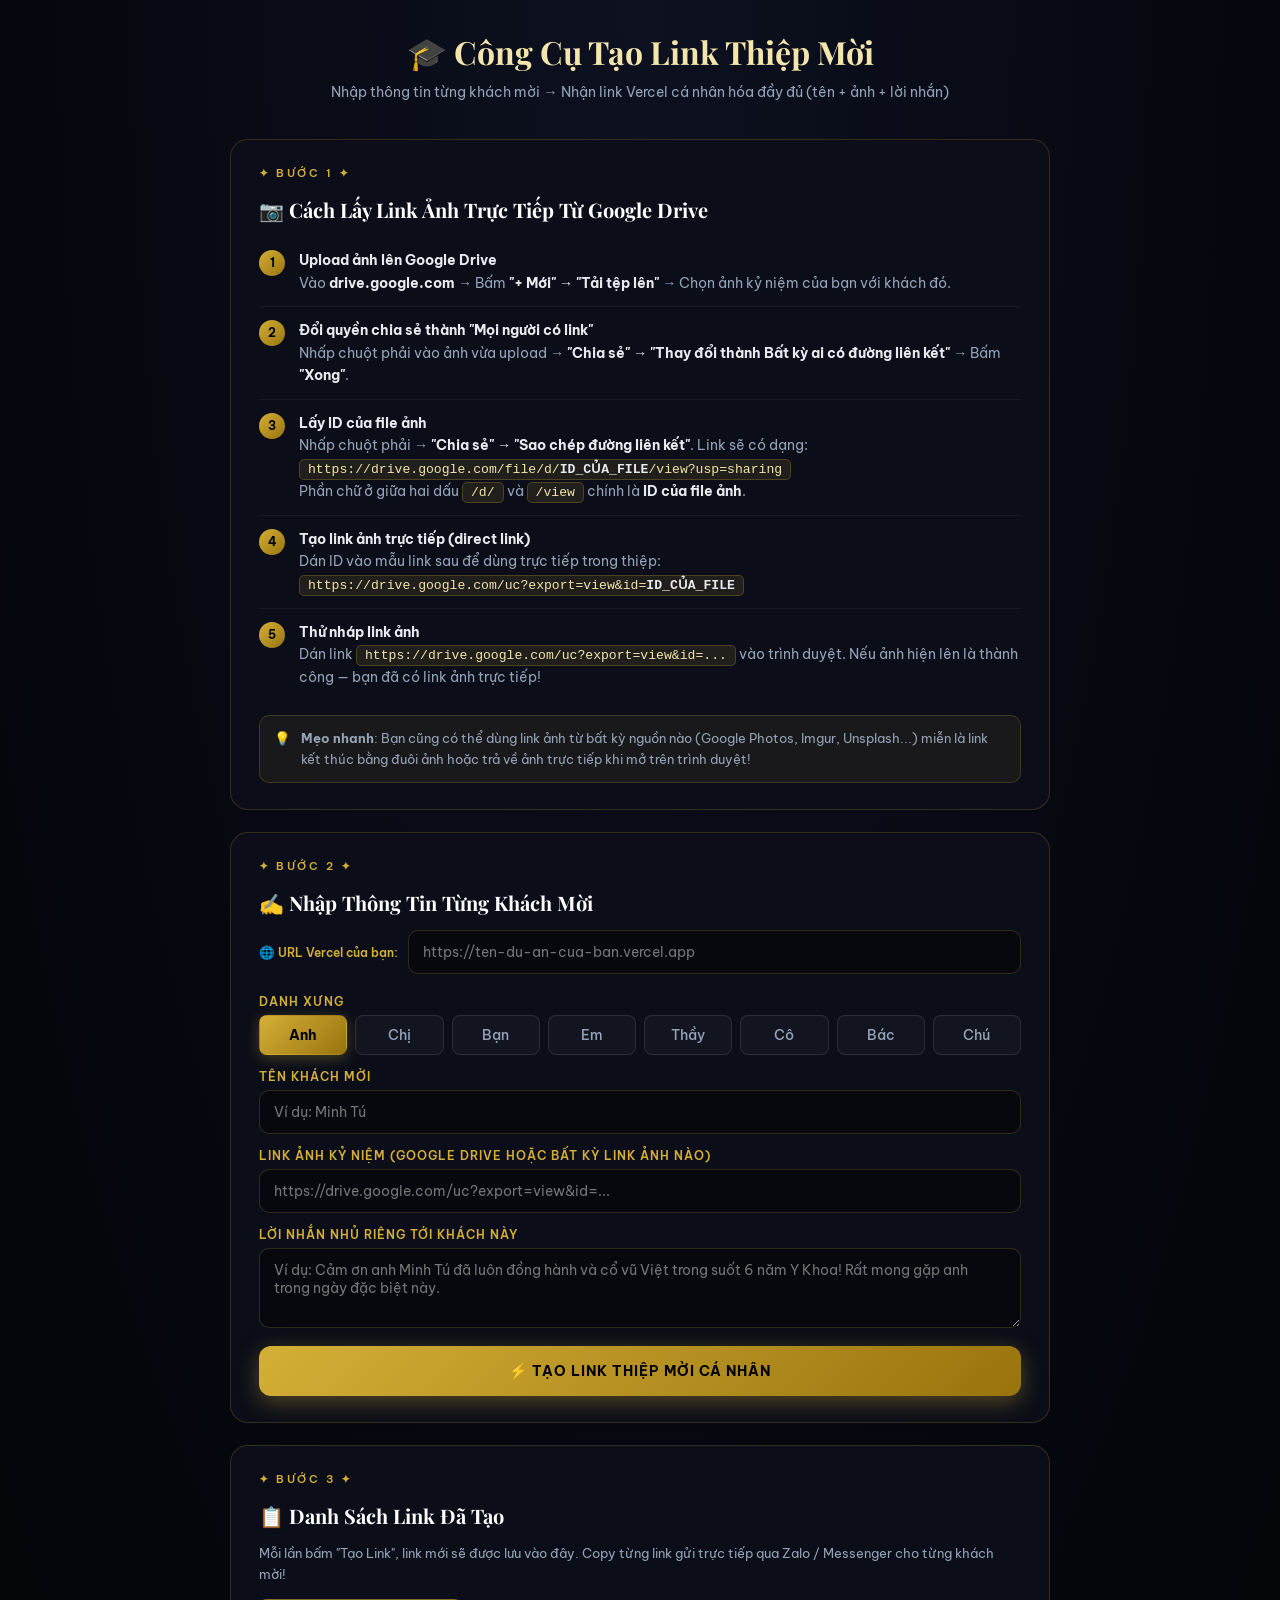
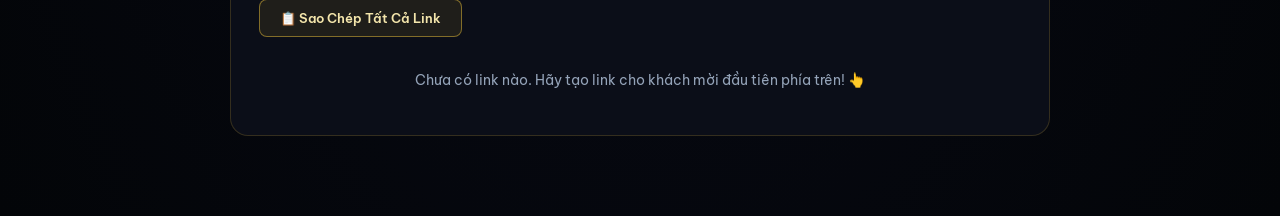
==== generator.html @ 5273d6f7 "Create generator.html" ====
<!DOCTYPE html>
<html lang="vi">
<head>
  <meta charset="UTF-8">
  <meta name="viewport" content="width=device-width, initial-scale=1.0">
  <title>🎓 Tạo Link Thiệp Mời Cá Nhân Hóa – Bác Sĩ Cao Việt</title>
  <link rel="preconnect" href="https://fonts.googleapis.com">
  <link href="https://fonts.googleapis.com/css2?family=Be+Vietnam+Pro:wght@300;400;500;600;700&family=Playfair+Display:ital,wght@0,600;0,700;1,400&display=swap&subset=vietnamese" rel="stylesheet">
  <style>
    :root {
      --bg: #07090e;
      --card: rgba(12,15,26,0.95);
      --gold: #d4af37;
      --gold-light: #f3e5ab;
      --gold-glow: rgba(212,175,55,0.3);
      --border: rgba(212,175,55,0.2);
      --border-active: rgba(212,175,55,0.55);
      --text: #e8eaf0;
      --muted: #94a3b8;
      --green: #4ade80;
      --green-bg: rgba(74,222,128,0.08);
    }
    * { box-sizing: border-box; margin: 0; padding: 0; }
    body {
      background: radial-gradient(ellipse at 50% 0%, #0d1120 0%, #060810 60%, #030508 100%);
      min-height: 100vh; font-family: 'Be Vietnam Pro', sans-serif;
      color: var(--text); padding: 30px 20px 60px;
    }
    .header { text-align: center; margin-bottom: 35px; }
    .header h1 {
      font-family: 'Playfair Display', serif; font-size: 2rem; color: var(--gold-light);
      margin-bottom: 8px;
    }
    .header p { color: var(--muted); font-size: 0.9rem; line-height: 1.6; }

    /* ─── MAIN LAYOUT ─── */
    .container { max-width: 820px; margin: 0 auto; }

    /* ─── STEP BOXES ─── */
    .step-box {
      background: var(--card); border: 1px solid var(--border);
      border-radius: 18px; padding: 26px 28px; margin-bottom: 22px;
      backdrop-filter: blur(18px);
    }
    .step-title {
      font-size: 0.7rem; text-transform: uppercase; letter-spacing: 2.5px;
      color: var(--gold); margin-bottom: 16px; font-weight: 600;
    }
    .step-box h2 {
      font-family: 'Playfair Display', serif; font-size: 1.25rem;
      color: #fff; margin-bottom: 14px;
    }

    /* ─── DRIVE GUIDE ─── */
    .drive-steps { list-style: none; counter-reset: steps; }
    .drive-steps li {
      counter-increment: steps; display: flex; gap: 14px;
      padding: 12px 0; border-bottom: 1px solid rgba(255,255,255,0.05);
      align-items: flex-start; font-size: 0.88rem; color: var(--muted);
      line-height: 1.6;
    }
    .drive-steps li:last-child { border-bottom: none; }
    .drive-steps li::before {
      content: counter(steps);
      width: 26px; height: 26px; border-radius: 50%;
      background: linear-gradient(135deg, var(--gold), #99740e);
      color: #000; font-weight: 700; font-size: 0.78rem;
      display: flex; align-items: center; justify-content: center;
      flex-shrink: 0; margin-top: 1px;
    }
    .drive-steps li strong { color: var(--text); }
    code {
      background: rgba(212,175,55,0.1); border: 1px solid rgba(212,175,55,0.25);
      padding: 2px 8px; border-radius: 5px; color: var(--gold-light);
      font-size: 0.82rem; font-family: monospace;
    }
    .drive-note {
      display: flex; gap: 10px; background: rgba(212,175,55,0.07);
      border: 1px solid rgba(212,175,55,0.2); border-radius: 10px;
      padding: 12px 14px; margin-top: 14px; font-size: 0.83rem; color: var(--muted);
      line-height: 1.6;
    }

    /* ─── GUEST FORM ─── */
    .base-url-row {
      display: flex; gap: 10px; align-items: center; margin-bottom: 20px;
    }
    .base-url-row label { font-size: 0.78rem; color: var(--gold); white-space: nowrap; font-weight: 600; }
    .base-url-row input { flex: 1; }
    input, textarea, select {
      width: 100%; padding: 12px 14px;
      background: rgba(0,0,0,0.4); border: 1px solid var(--border);
      border-radius: 10px; color: #fff; font-family: 'Be Vietnam Pro', sans-serif;
      font-size: 0.88rem; transition: border-color 0.3s, box-shadow 0.3s;
    }
    input:focus, textarea:focus, select:focus {
      outline: none; border-color: var(--gold); box-shadow: 0 0 12px var(--gold-glow);
    }
    .form-grid {
      display: grid; grid-template-columns: 1fr 2fr; gap: 12px; margin-bottom: 14px;
    }
    .form-group { margin-bottom: 14px; }
    .form-group label {
      display: block; font-size: 0.75rem; color: var(--gold);
      margin-bottom: 6px; letter-spacing: 1px; text-transform: uppercase; font-weight: 600;
    }
    .salt-row { display: flex; gap: 8px; margin-bottom: 14px; }
    .salt-btn {
      flex: 1; padding: 10px; border: 1px solid rgba(255,255,255,0.1);
      background: rgba(255,255,255,0.03); border-radius: 8px;
      color: var(--muted); cursor: pointer; font-size: 0.85rem;
      transition: all 0.25s; font-family: 'Be Vietnam Pro', sans-serif; font-weight: 500;
    }
    .salt-btn.active {
      background: linear-gradient(135deg, var(--gold), #99740e);
      color: #000; font-weight: 700; box-shadow: 0 3px 14px var(--gold-glow);
      border-color: transparent;
    }

    /* ─── PHOTO PREVIEW ─── */
    .photo-preview-row { display: flex; gap: 14px; align-items: flex-start; }
    .photo-preview-row input { flex: 1; }
    #photo-preview-img {
      width: 70px; height: 70px; border-radius: 10px; object-fit: cover;
      border: 1px solid var(--border); flex-shrink: 0; background: rgba(0,0,0,0.4);
      display: none;
    }
    #photo-preview-img.visible { display: block; }

    /* ─── GENERATE BUTTON ─── */
    .btn-generate {
      width: 100%; padding: 16px; border: none; border-radius: 12px;
      background: linear-gradient(135deg, var(--gold), #99740e);
      color: #000; font-weight: 700; font-size: 0.9rem;
      letter-spacing: 1px; cursor: pointer; transition: all 0.3s;
      font-family: 'Be Vietnam Pro', sans-serif;
      box-shadow: 0 6px 22px rgba(212,175,55,0.35);
    }
    .btn-generate:hover { transform: translateY(-2px); box-shadow: 0 10px 30px rgba(212,175,55,0.5); }

    /* ─── RESULT ─── */
    #result-box {
      display: none; margin-top: 22px;
      background: rgba(0,0,0,0.45); border: 1px solid var(--border-active);
      border-radius: 14px; padding: 20px 22px;
    }
    #result-box.visible { display: block; }
    .result-title { font-size: 0.75rem; color: var(--gold); text-transform: uppercase; letter-spacing: 2px; margin-bottom: 10px; font-weight: 600; }
    .link-display {
      background: rgba(212,175,55,0.06); border: 1px solid rgba(212,175,55,0.2);
      border-radius: 8px; padding: 12px 14px;
      font-family: monospace; font-size: 0.78rem; color: var(--gold-light);
      word-break: break-all; line-height: 1.6; margin-bottom: 12px;
      cursor: pointer; transition: background 0.2s;
    }
    .link-display:hover { background: rgba(212,175,55,0.12); }
    .copy-hint { font-size: 0.75rem; color: var(--muted); text-align: center; }
    .btn-copy {
      width: 100%; padding: 13px; border: 1px solid var(--border-active);
      border-radius: 10px; background: rgba(212,175,55,0.08);
      color: var(--gold-light); font-weight: 600; font-size: 0.85rem;
      cursor: pointer; transition: all 0.3s; font-family: 'Be Vietnam Pro', sans-serif;
      margin-top: 10px;
    }
    .btn-copy:hover { background: rgba(212,175,55,0.18); }
    .btn-copy.copied { background: var(--green-bg); border-color: rgba(74,222,128,0.4); color: var(--green); }

    /* ─── PREVIEW CARD ─── */
    #preview-card {
      display: none; background: rgba(10,12,22,0.9);
      border: 1px solid var(--border-active); border-radius: 14px;
      padding: 20px; margin-top: 18px;
    }
    #preview-card.visible { display: block; }
    .preview-label { font-size: 0.7rem; color: var(--gold); text-transform: uppercase; letter-spacing: 2px; margin-bottom: 12px; font-weight: 600; }
    .preview-inner { display: flex; gap: 16px; align-items: center; }
    #prev-photo {
      width: 80px; height: 80px; border-radius: 10px; object-fit: cover;
      border: 1px solid var(--gold); flex-shrink: 0;
    }
    .prev-text .prev-name {
      font-family: 'Playfair Display', serif; font-size: 1.1rem; color: #fff;
      margin-bottom: 6px;
    }
    .prev-text .prev-name span { color: var(--gold-light); font-style: italic; }
    .prev-text .prev-msg { font-size: 0.83rem; color: var(--muted); line-height: 1.55; }

    /* ─── BATCH TABLE ─── */
    .batch-info { font-size: 0.82rem; color: var(--muted); margin-bottom: 14px; line-height: 1.6; }
    .copy-all-btn {
      padding: 10px 20px; border-radius: 8px;
      background: rgba(212,175,55,0.1); border: 1px solid var(--border-active);
      color: var(--gold-light); font-size: 0.82rem; cursor: pointer;
      font-family: 'Be Vietnam Pro', sans-serif; font-weight: 600;
      transition: all 0.2s; margin-bottom: 14px;
    }
    .copy-all-btn:hover { background: rgba(212,175,55,0.2); }
    #history-list { display: flex; flex-direction: column; gap: 8px; }
    .history-item {
      display: flex; gap: 10px; align-items: center;
      background: rgba(0,0,0,0.3); border: 1px solid rgba(255,255,255,0.06);
      border-radius: 10px; padding: 10px 14px;
    }
    .history-name { flex: 0 0 120px; font-weight: 600; font-size: 0.85rem; color: var(--text); }
    .history-link { flex: 1; font-family: monospace; font-size: 0.72rem; color: var(--muted); word-break: break-all; }
    .history-copy {
      padding: 5px 12px; border-radius: 6px;
      background: rgba(212,175,55,0.1); border: 1px solid rgba(212,175,55,0.3);
      color: var(--gold); font-size: 0.75rem; cursor: pointer; flex-shrink: 0;
      font-family: 'Be Vietnam Pro', sans-serif; font-weight: 600; transition: 0.2s;
    }
    .history-copy:hover { background: rgba(212,175,55,0.25); }
    .empty-msg { text-align: center; color: var(--muted); font-size: 0.85rem; padding: 20px 0; }
  </style>
</head>
<body>

<div class="container">

  <div class="header">
    <h1>🎓 Công Cụ Tạo Link Thiệp Mời</h1>
    <p>Nhập thông tin từng khách mời → Nhận link Vercel cá nhân hóa đầy đủ (tên + ảnh + lời nhắn)</p>
  </div>

  <!-- ════════════════════════════════════════
       BƯỚC 1: HƯỚNG DẪN UPLOAD ẢNH GOOGLE DRIVE
  ════════════════════════════════════════ -->
  <div class="step-box">
    <div class="step-title">✦ BƯỚC 1 ✦</div>
    <h2>📷 Cách Lấy Link Ảnh Trực Tiếp Từ Google Drive</h2>

    <ol class="drive-steps">
      <li>
        <div>
          <strong>Upload ảnh lên Google Drive</strong><br>
          Vào <strong>drive.google.com</strong> → Bấm <strong>"+ Mới" → "Tải tệp lên"</strong> → Chọn ảnh kỷ niệm của bạn với khách đó.
        </div>
      </li>
      <li>
        <div>
          <strong>Đổi quyền chia sẻ thành "Mọi người có link"</strong><br>
          Nhấp chuột phải vào ảnh vừa upload → <strong>"Chia sẻ" → "Thay đổi thành Bất kỳ ai có đường liên kết"</strong> → Bấm <strong>"Xong"</strong>.
        </div>
      </li>
      <li>
        <div>
          <strong>Lấy ID của file ảnh</strong><br>
          Nhấp chuột phải → <strong>"Chia sẻ" → "Sao chép đường liên kết"</strong>. Link sẽ có dạng:<br>
          <code>https://drive.google.com/file/d/<strong>ID_CỦA_FILE</strong>/view?usp=sharing</code><br>
          Phần chữ ở giữa hai dấu <code>/d/</code> và <code>/view</code> chính là <strong>ID của file ảnh</strong>.
        </div>
      </li>
      <li>
        <div>
          <strong>Tạo link ảnh trực tiếp (direct link)</strong><br>
          Dán ID vào mẫu link sau để dùng trực tiếp trong thiệp:<br>
          <code>https://drive.google.com/uc?export=view&id=<strong>ID_CỦA_FILE</strong></code>
        </div>
      </li>
      <li>
        <div>
          <strong>Thử nháp link ảnh</strong><br>
          Dán link <code>https://drive.google.com/uc?export=view&id=...</code> vào trình duyệt. Nếu ảnh hiện lên là thành công — bạn đã có link ảnh trực tiếp!
        </div>
      </li>
    </ol>

    <div class="drive-note">
      💡 <span><strong>Mẹo nhanh</strong>: Bạn cũng có thể dùng link ảnh từ bất kỳ nguồn nào (Google Photos, Imgur, Unsplash...) miễn là link kết thúc bằng đuôi ảnh hoặc trả về ảnh trực tiếp khi mở trên trình duyệt!</span>
    </div>
  </div>

  <!-- ════════════════════════════════════════
       BƯỚC 2: NHẬP THÔNG TIN KHÁCH MỜI
  ════════════════════════════════════════ -->
  <div class="step-box">
    <div class="step-title">✦ BƯỚC 2 ✦</div>
    <h2>✍️ Nhập Thông Tin Từng Khách Mời</h2>

    <!-- Vercel URL -->
    <div class="base-url-row">
      <label>🌐 URL Vercel của bạn:</label>
      <input type="text" id="base-url" placeholder="https://ten-du-an-cua-ban.vercel.app" value="">
    </div>

    <!-- Danh xưng -->
    <div class="form-group">
      <label>Danh xưng</label>
      <div class="salt-row">
        <button class="salt-btn active" data-salt="Anh">Anh</button>
        <button class="salt-btn" data-salt="Chị">Chị</button>
        <button class="salt-btn" data-salt="Bạn">Bạn</button>
        <button class="salt-btn" data-salt="Em">Em</button>
        <button class="salt-btn" data-salt="Thầy">Thầy</button>
        <button class="salt-btn" data-salt="Cô">Cô</button>
        <button class="salt-btn" data-salt="Bác">Bác</button>
        <button class="salt-btn" data-salt="Chú">Chú</button>
      </div>
    </div>

    <!-- Tên khách -->
    <div class="form-group">
      <label>Tên khách mời</label>
      <input type="text" id="inp-name" placeholder="Ví dụ: Minh Tú">
    </div>

    <!-- Link ảnh -->
    <div class="form-group">
      <label>Link ảnh kỷ niệm (Google Drive hoặc bất kỳ link ảnh nào)</label>
      <div class="photo-preview-row">
        <input type="text" id="inp-photo" placeholder="https://drive.google.com/uc?export=view&id=...">
        <img id="photo-preview-img" src="" alt="Preview">
      </div>
    </div>

    <!-- Lời nhắn -->
    <div class="form-group">
      <label>Lời nhắn nhủ riêng tới khách này</label>
      <textarea id="inp-msg" rows="3" placeholder="Ví dụ: Cảm ơn anh Minh Tú đã luôn đồng hành và cổ vũ Việt trong suốt 6 năm Y Khoa! Rất mong gặp anh trong ngày đặc biệt này."></textarea>
    </div>

    <button class="btn-generate" onclick="generateLink()">⚡ TẠO LINK THIỆP MỜI CÁ NHÂN</button>

    <!-- Result -->
    <div id="result-box">
      <div class="result-title">✦ Link Thiệp Mời Cá Nhân ✦</div>
      <div id="generated-link" class="link-display" onclick="copyLink(this)">...</div>
      <div class="copy-hint">← Bấm vào link để sao chép tự động</div>
      <button class="btn-copy" id="copy-btn" onclick="copyLink(document.getElementById('generated-link'))">📋 Sao Chép Link</button>
    </div>

    <!-- Preview -->
    <div id="preview-card">
      <div class="preview-label">✦ Xem Trước Trang 1 Thiệp Mời ✦</div>
      <div class="preview-inner">
        <img id="prev-photo" src="" alt="Ảnh kỷ niệm">
        <div class="prev-text">
          <div class="prev-name">Thân gửi <span id="prev-salt"></span> <span id="prev-name"></span>,</div>
          <div class="prev-msg" id="prev-msg"></div>
        </div>
      </div>
    </div>
  </div>

  <!-- ════════════════════════════════════════
       BƯỚC 3: DANH SÁCH LINK ĐÃ TẠO
  ════════════════════════════════════════ -->
  <div class="step-box">
    <div class="step-title">✦ BƯỚC 3 ✦</div>
    <h2>📋 Danh Sách Link Đã Tạo</h2>
    <p class="batch-info">Mỗi lần bấm "Tạo Link", link mới sẽ được lưu vào đây. Copy từng link gửi trực tiếp qua Zalo / Messenger cho từng khách mời!</p>
    <button class="copy-all-btn" onclick="copyAllLinks()">📋 Sao Chép Tất Cả Link</button>
    <div id="history-list">
      <div class="empty-msg">Chưa có link nào. Hãy tạo link cho khách mời đầu tiên phía trên! 👆</div>
    </div>
  </div>

</div>

<script>
let selectedSalt = 'Anh';
const history = [];

// ─── SALT BUTTONS ───
document.querySelectorAll('.salt-btn').forEach(btn => {
  btn.addEventListener('click', () => {
    document.querySelectorAll('.salt-btn').forEach(b => b.classList.remove('active'));
    btn.classList.add('active');
    selectedSalt = btn.dataset.salt;
  });
});

// ─── PHOTO PREVIEW ───
document.getElementById('inp-photo').addEventListener('input', function() {
  const preview = document.getElementById('photo-preview-img');
  if (this.value.trim()) {
    preview.src = this.value.trim();
    preview.classList.add('visible');
    preview.onerror = () => { preview.classList.remove('visible'); };
  } else {
    preview.classList.remove('visible');
  }
});

// ─── FIX GOOGLE DRIVE IMAGE URL ───
function fixDriveImageUrl(url) {
  if (!url || !url.trim()) return url;
  const u = url.trim();
  if (!u.includes('drive.google.com')) return u;
  let fileId = null;
  const patterns = [
    /\/file\/d\/([a-zA-Z0-9_-]+)/,
    /[?&]id=([a-zA-Z0-9_-]+)/,
    /\/d\/([a-zA-Z0-9_-]+)/,
    /open\?id=([a-zA-Z0-9_-]+)/
  ];
  for (const p of patterns) {
    const m = u.match(p);
    if (m) { fileId = m[1]; break; }
  }
  if (fileId) return `https://drive.google.com/thumbnail?id=${fileId}&sz=w800`;
  return u;
}

// ─── GENERATE LINK ───
function generateLink() {
  const base  = (document.getElementById('base-url').value.trim() || 'https://ten-du-an.vercel.app').replace(/\/$/, '');
  const name  = document.getElementById('inp-name').value.trim();
  const rawPhoto = document.getElementById('inp-photo').value.trim();
  const photo = fixDriveImageUrl(rawPhoto); // tự chuyển Drive link sang thumbnail
  const msg   = document.getElementById('inp-msg').value.trim();

  if (!name) {
    document.getElementById('inp-name').focus();
    document.getElementById('inp-name').style.borderColor = '#ef4444';
    setTimeout(() => document.getElementById('inp-name').style.borderColor = '', 2000);
    return;
  }

  const params = new URLSearchParams();
  params.set('salt', selectedSalt);
  params.set('name', name);
  if (msg) params.set('msg', msg);
  if (photo) params.set('img', photo);

  const fullLink = `${base}/?${params.toString()}`;

  // Show result
  document.getElementById('generated-link').textContent = fullLink;
  document.getElementById('result-box').classList.add('visible');

  // Show preview
  const prevCard = document.getElementById('preview-card');
  document.getElementById('prev-salt').textContent = selectedSalt;
  document.getElementById('prev-name').textContent = name;
  document.getElementById('prev-msg').textContent = msg || '(Không có lời nhắn riêng)';
  const prevPhoto = document.getElementById('prev-photo');
  if (photo) {
    prevPhoto.src = photo;
    prevPhoto.style.display = 'block';
  } else {
    prevPhoto.style.display = 'none';
  }
  prevCard.classList.add('visible');

  // Save to history
  history.push({ name: `${selectedSalt} ${name}`, link: fullLink });
  renderHistory();

  // Reset copy button
  const copyBtn = document.getElementById('copy-btn');
  copyBtn.textContent = '📋 Sao Chép Link';
  copyBtn.classList.remove('copied');

  // Scroll to result
  document.getElementById('result-box').scrollIntoView({ behavior: 'smooth', block: 'center' });
}

// ─── COPY LINK ───
function copyLink(el) {
  const text = el.textContent.trim();
  navigator.clipboard.writeText(text).then(() => {
    const btn = document.getElementById('copy-btn');
    btn.textContent = '✅ Đã Sao Chép!';
    btn.classList.add('copied');
    setTimeout(() => {
      btn.textContent = '📋 Sao Chép Link';
      btn.classList.remove('copied');
    }, 2500);
  });
}

// ─── RENDER HISTORY ───
function renderHistory() {
  const container = document.getElementById('history-list');
  if (history.length === 0) {
    container.innerHTML = '<div class="empty-msg">Chưa có link nào. Hãy tạo link cho khách mời đầu tiên phía trên! 👆</div>';
    return;
  }
  container.innerHTML = history.map((item, i) => `
    <div class="history-item">
      <span class="history-name">${item.name}</span>
      <span class="history-link">${item.link}</span>
      <button class="history-copy" onclick="navigator.clipboard.writeText('${item.link.replace(/'/g, "\\'")}').then(() => { this.textContent='✅'; setTimeout(() => this.textContent='Copy', 1500); })">Copy</button>
    </div>
  `).reverse().join('');
}

// ─── COPY ALL ───
function copyAllLinks() {
  if (history.length === 0) return;
  const text = history.map(item => `${item.name}:\n${item.link}`).join('\n\n');
  navigator.clipboard.writeText(text).then(() => {
    const btn = document.querySelector('.copy-all-btn');
    btn.textContent = '✅ Đã Sao Chép Tất Cả!';
    setTimeout(() => btn.textContent = '📋 Sao Chép Tất Cả Link', 2500);
  });
}

// Khởi tạo
renderHistory();
</script>
</body>
</html>
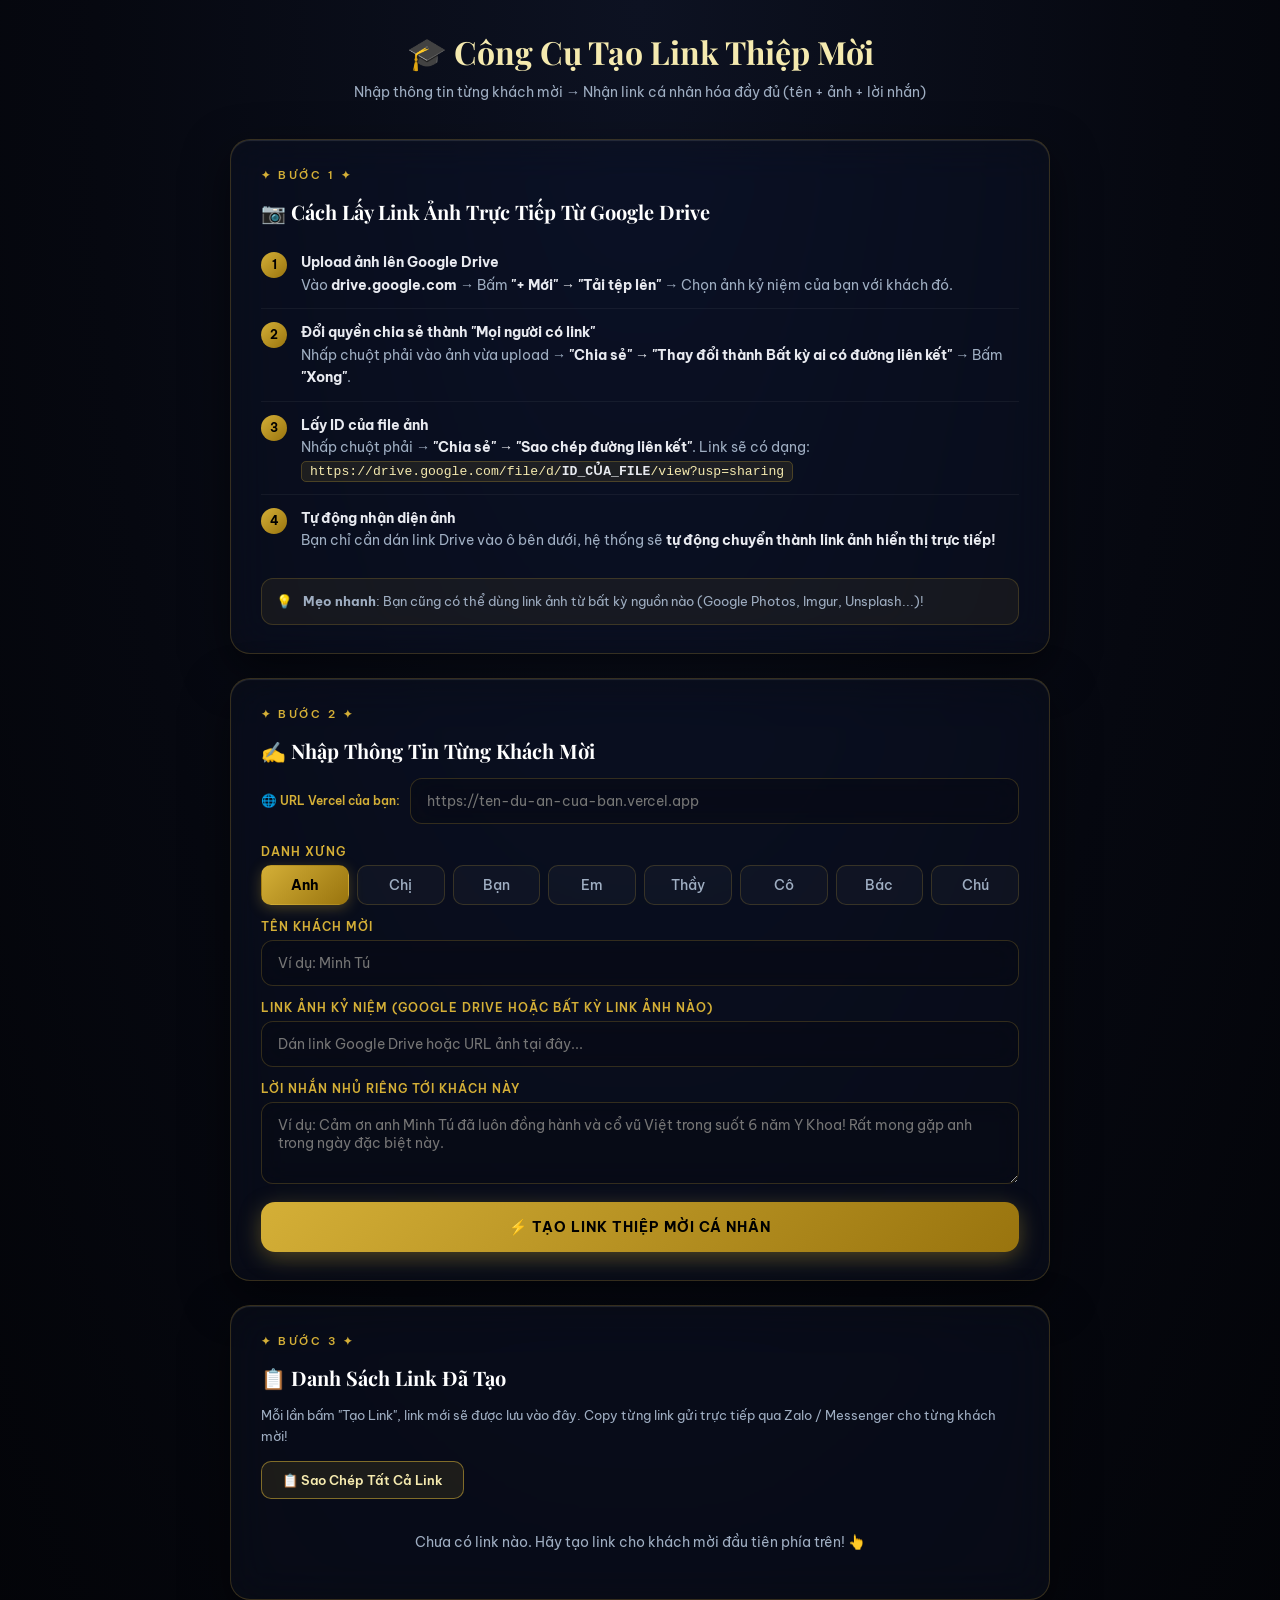
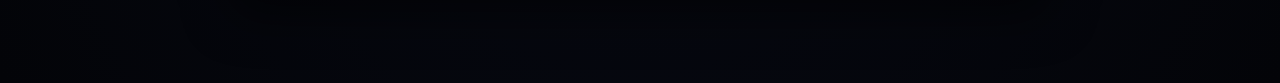
==== commit d0870d96: "Update generator.html" ====
--- a/generator.html
+++ b/generator.html
@@ -8,21 +8,21 @@
   <link href="https://fonts.googleapis.com/css2?family=Be+Vietnam+Pro:wght@300;400;500;600;700&family=Playfair+Display:ital,wght@0,600;0,700;1,400&display=swap&subset=vietnamese" rel="stylesheet">
   <style>
     :root {
-      --bg: #07090e;
-      --card: rgba(12,15,26,0.95);
+      --bg: #06080e;
+      --card: rgba(14, 18, 30, 0.48);
       --gold: #d4af37;
-      --gold-light: #f3e5ab;
+      --gold-light: #f5eaaf;
       --gold-glow: rgba(212,175,55,0.3);
-      --border: rgba(212,175,55,0.2);
+      --border: rgba(212,175,55,0.22);
       --border-active: rgba(212,175,55,0.55);
       --text: #e8eaf0;
-      --muted: #94a3b8;
+      --muted: #9faec2;
       --green: #4ade80;
-      --green-bg: rgba(74,222,128,0.08);
+      --green-bg: rgba(74,222,128,0.12);
     }
     * { box-sizing: border-box; margin: 0; padding: 0; }
     body {
-      background: radial-gradient(ellipse at 50% 0%, #0d1120 0%, #060810 60%, #030508 100%);
+      background: radial-gradient(ellipse at 50% 0%, #0d1222 0%, #060810 60%, #030408 100%);
       min-height: 100vh; font-family: 'Be Vietnam Pro', sans-serif;
       color: var(--text); padding: 30px 20px 60px;
     }
@@ -36,11 +36,13 @@
     /* ─── MAIN LAYOUT ─── */
     .container { max-width: 820px; margin: 0 auto; }
 
-    /* ─── STEP BOXES ─── */
+    /* ─── STEP BOXES (LUXURY GLASSMORPHISM) ─── */
     .step-box {
       background: var(--card); border: 1px solid var(--border);
-      border-radius: 18px; padding: 26px 28px; margin-bottom: 22px;
-      backdrop-filter: blur(18px);
+      border-radius: 20px; padding: 28px 30px; margin-bottom: 24px;
+      backdrop-filter: blur(20px) saturate(180%);
+      -webkit-backdrop-filter: blur(20px) saturate(180%);
+      box-shadow: 0 16px 45px rgba(0,0,0,0.5), inset 0 1px 1px rgba(255,255,255,0.12);
     }
     .step-title {
       font-size: 0.7rem; text-transform: uppercase; letter-spacing: 2.5px;
@@ -76,7 +78,7 @@
     }
     .drive-note {
       display: flex; gap: 10px; background: rgba(212,175,55,0.07);
-      border: 1px solid rgba(212,175,55,0.2); border-radius: 10px;
+      border: 1px solid rgba(212,175,55,0.2); border-radius: 12px;
       padding: 12px 14px; margin-top: 14px; font-size: 0.83rem; color: var(--muted);
       line-height: 1.6;
     }
@@ -88,13 +90,14 @@
     .base-url-row label { font-size: 0.78rem; color: var(--gold); white-space: nowrap; font-weight: 600; }
     .base-url-row input { flex: 1; }
     input, textarea, select {
-      width: 100%; padding: 12px 14px;
-      background: rgba(0,0,0,0.4); border: 1px solid var(--border);
-      border-radius: 10px; color: #fff; font-family: 'Be Vietnam Pro', sans-serif;
-      font-size: 0.88rem; transition: border-color 0.3s, box-shadow 0.3s;
+      width: 100%; padding: 13px 16px;
+      background: rgba(6, 9, 18, 0.5); border: 1px solid var(--border);
+      border-radius: 12px; color: #fff; font-family: 'Be Vietnam Pro', sans-serif;
+      font-size: 0.88rem; backdrop-filter: blur(14px);
+      transition: border-color 0.3s, box-shadow 0.3s;
     }
     input:focus, textarea:focus, select:focus {
-      outline: none; border-color: var(--gold); box-shadow: 0 0 12px var(--gold-glow);
+      outline: none; border-color: var(--gold); box-shadow: 0 0 14px var(--gold-glow);
     }
     .form-grid {
       display: grid; grid-template-columns: 1fr 2fr; gap: 12px; margin-bottom: 14px;
@@ -104,10 +107,10 @@
       display: block; font-size: 0.75rem; color: var(--gold);
       margin-bottom: 6px; letter-spacing: 1px; text-transform: uppercase; font-weight: 600;
     }
-    .salt-row { display: flex; gap: 8px; margin-bottom: 14px; }
+    .salt-row { display: flex; gap: 8px; margin-bottom: 14px; flex-wrap: wrap; }
     .salt-btn {
-      flex: 1; padding: 10px; border: 1px solid rgba(255,255,255,0.1);
-      background: rgba(255,255,255,0.03); border-radius: 8px;
+      flex: 1; min-width: 60px; padding: 10px; border: 1px solid rgba(212,175,55,0.2);
+      background: rgba(255,255,255,0.03); border-radius: 10px;
       color: var(--muted); cursor: pointer; font-size: 0.85rem;
       transition: all 0.25s; font-family: 'Be Vietnam Pro', sans-serif; font-weight: 500;
     }
@@ -121,7 +124,7 @@
     .photo-preview-row { display: flex; gap: 14px; align-items: flex-start; }
     .photo-preview-row input { flex: 1; }
     #photo-preview-img {
-      width: 70px; height: 70px; border-radius: 10px; object-fit: cover;
+      width: 70px; height: 70px; border-radius: 12px; object-fit: cover;
       border: 1px solid var(--border); flex-shrink: 0; background: rgba(0,0,0,0.4);
       display: none;
     }
@@ -129,7 +132,7 @@
 
     /* ─── GENERATE BUTTON ─── */
     .btn-generate {
-      width: 100%; padding: 16px; border: none; border-radius: 12px;
+      width: 100%; padding: 16px; border: none; border-radius: 14px;
       background: linear-gradient(135deg, var(--gold), #99740e);
       color: #000; font-weight: 700; font-size: 0.9rem;
       letter-spacing: 1px; cursor: pointer; transition: all 0.3s;
@@ -141,14 +144,14 @@
     /* ─── RESULT ─── */
     #result-box {
       display: none; margin-top: 22px;
-      background: rgba(0,0,0,0.45); border: 1px solid var(--border-active);
-      border-radius: 14px; padding: 20px 22px;
+      background: rgba(6, 9, 18, 0.6); border: 1px solid var(--border-active);
+      border-radius: 16px; padding: 22px; backdrop-filter: blur(16px);
     }
     #result-box.visible { display: block; }
     .result-title { font-size: 0.75rem; color: var(--gold); text-transform: uppercase; letter-spacing: 2px; margin-bottom: 10px; font-weight: 600; }
     .link-display {
-      background: rgba(212,175,55,0.06); border: 1px solid rgba(212,175,55,0.2);
-      border-radius: 8px; padding: 12px 14px;
+      background: rgba(212,175,55,0.06); border: 1px solid rgba(212,175,55,0.25);
+      border-radius: 10px; padding: 14px;
       font-family: monospace; font-size: 0.78rem; color: var(--gold-light);
       word-break: break-all; line-height: 1.6; margin-bottom: 12px;
       cursor: pointer; transition: background 0.2s;
@@ -157,25 +160,25 @@
     .copy-hint { font-size: 0.75rem; color: var(--muted); text-align: center; }
     .btn-copy {
       width: 100%; padding: 13px; border: 1px solid var(--border-active);
-      border-radius: 10px; background: rgba(212,175,55,0.08);
+      border-radius: 12px; background: rgba(212,175,55,0.1);
       color: var(--gold-light); font-weight: 600; font-size: 0.85rem;
       cursor: pointer; transition: all 0.3s; font-family: 'Be Vietnam Pro', sans-serif;
       margin-top: 10px;
     }
-    .btn-copy:hover { background: rgba(212,175,55,0.18); }
+    .btn-copy:hover { background: rgba(212,175,55,0.22); }
     .btn-copy.copied { background: var(--green-bg); border-color: rgba(74,222,128,0.4); color: var(--green); }
 
     /* ─── PREVIEW CARD ─── */
     #preview-card {
-      display: none; background: rgba(10,12,22,0.9);
-      border: 1px solid var(--border-active); border-radius: 14px;
-      padding: 20px; margin-top: 18px;
+      display: none; background: rgba(10,12,22,0.65);
+      border: 1px solid var(--border-active); border-radius: 16px;
+      padding: 22px; margin-top: 18px; backdrop-filter: blur(16px);
     }
     #preview-card.visible { display: block; }
     .preview-label { font-size: 0.7rem; color: var(--gold); text-transform: uppercase; letter-spacing: 2px; margin-bottom: 12px; font-weight: 600; }
     .preview-inner { display: flex; gap: 16px; align-items: center; }
     #prev-photo {
-      width: 80px; height: 80px; border-radius: 10px; object-fit: cover;
+      width: 80px; height: 80px; border-radius: 12px; object-fit: cover;
       border: 1px solid var(--gold); flex-shrink: 0;
     }
     .prev-text .prev-name {
@@ -188,7 +191,7 @@
     /* ─── BATCH TABLE ─── */
     .batch-info { font-size: 0.82rem; color: var(--muted); margin-bottom: 14px; line-height: 1.6; }
     .copy-all-btn {
-      padding: 10px 20px; border-radius: 8px;
+      padding: 10px 20px; border-radius: 10px;
       background: rgba(212,175,55,0.1); border: 1px solid var(--border-active);
       color: var(--gold-light); font-size: 0.82rem; cursor: pointer;
       font-family: 'Be Vietnam Pro', sans-serif; font-weight: 600;
@@ -199,12 +202,12 @@
     .history-item {
       display: flex; gap: 10px; align-items: center;
       background: rgba(0,0,0,0.3); border: 1px solid rgba(255,255,255,0.06);
-      border-radius: 10px; padding: 10px 14px;
+      border-radius: 12px; padding: 10px 14px;
     }
     .history-name { flex: 0 0 120px; font-weight: 600; font-size: 0.85rem; color: var(--text); }
     .history-link { flex: 1; font-family: monospace; font-size: 0.72rem; color: var(--muted); word-break: break-all; }
     .history-copy {
-      padding: 5px 12px; border-radius: 6px;
+      padding: 6px 14px; border-radius: 8px;
       background: rgba(212,175,55,0.1); border: 1px solid rgba(212,175,55,0.3);
       color: var(--gold); font-size: 0.75rem; cursor: pointer; flex-shrink: 0;
       font-family: 'Be Vietnam Pro', sans-serif; font-weight: 600; transition: 0.2s;
@@ -219,7 +222,7 @@
 
   <div class="header">
     <h1>🎓 Công Cụ Tạo Link Thiệp Mời</h1>
-    <p>Nhập thông tin từng khách mời → Nhận link Vercel cá nhân hóa đầy đủ (tên + ảnh + lời nhắn)</p>
+    <p>Nhập thông tin từng khách mời → Nhận link cá nhân hóa đầy đủ (tên + ảnh + lời nhắn)</p>
   </div>
 
   <!-- ════════════════════════════════════════
@@ -246,27 +249,19 @@
         <div>
           <strong>Lấy ID của file ảnh</strong><br>
           Nhấp chuột phải → <strong>"Chia sẻ" → "Sao chép đường liên kết"</strong>. Link sẽ có dạng:<br>
-          <code>https://drive.google.com/file/d/<strong>ID_CỦA_FILE</strong>/view?usp=sharing</code><br>
-          Phần chữ ở giữa hai dấu <code>/d/</code> và <code>/view</code> chính là <strong>ID của file ảnh</strong>.
+          <code>https://drive.google.com/file/d/<strong>ID_CỦA_FILE</strong>/view?usp=sharing</code>
         </div>
       </li>
       <li>
         <div>
-          <strong>Tạo link ảnh trực tiếp (direct link)</strong><br>
-          Dán ID vào mẫu link sau để dùng trực tiếp trong thiệp:<br>
-          <code>https://drive.google.com/uc?export=view&id=<strong>ID_CỦA_FILE</strong></code>
-        </div>
-      </li>
-      <li>
-        <div>
-          <strong>Thử nháp link ảnh</strong><br>
-          Dán link <code>https://drive.google.com/uc?export=view&id=...</code> vào trình duyệt. Nếu ảnh hiện lên là thành công — bạn đã có link ảnh trực tiếp!
+          <strong>Tự động nhận diện ảnh</strong><br>
+          Bạn chỉ cần dán link Drive vào ô bên dưới, hệ thống sẽ <strong>tự động chuyển thành link ảnh hiển thị trực tiếp!</strong>
         </div>
       </li>
     </ol>
 
     <div class="drive-note">
-      💡 <span><strong>Mẹo nhanh</strong>: Bạn cũng có thể dùng link ảnh từ bất kỳ nguồn nào (Google Photos, Imgur, Unsplash...) miễn là link kết thúc bằng đuôi ảnh hoặc trả về ảnh trực tiếp khi mở trên trình duyệt!</span>
+      💡 <span><strong>Mẹo nhanh</strong>: Bạn cũng có thể dùng link ảnh từ bất kỳ nguồn nào (Google Photos, Imgur, Unsplash...)!</span>
     </div>
   </div>
 
@@ -308,7 +303,7 @@
     <div class="form-group">
       <label>Link ảnh kỷ niệm (Google Drive hoặc bất kỳ link ảnh nào)</label>
       <div class="photo-preview-row">
-        <input type="text" id="inp-photo" placeholder="https://drive.google.com/uc?export=view&id=...">
+        <input type="text" id="inp-photo" placeholder="Dán link Google Drive hoặc URL ảnh tại đây...">
         <img id="photo-preview-img" src="" alt="Preview">
       </div>
     </div>
@@ -361,7 +356,6 @@
 let selectedSalt = 'Anh';
 const history = [];
 
-// ─── SALT BUTTONS ───
 document.querySelectorAll('.salt-btn').forEach(btn => {
   btn.addEventListener('click', () => {
     document.querySelectorAll('.salt-btn').forEach(b => b.classList.remove('active'));
@@ -370,11 +364,11 @@
   });
 });
 
-// ─── PHOTO PREVIEW ───
 document.getElementById('inp-photo').addEventListener('input', function() {
   const preview = document.getElementById('photo-preview-img');
-  if (this.value.trim()) {
-    preview.src = this.value.trim();
+  const fixed = fixDriveImageUrl(this.value.trim());
+  if (fixed) {
+    preview.src = fixed;
     preview.classList.add('visible');
     preview.onerror = () => { preview.classList.remove('visible'); };
   } else {
@@ -382,7 +376,6 @@
   }
 });
 
-// ─── FIX GOOGLE DRIVE IMAGE URL ───
 function fixDriveImageUrl(url) {
   if (!url || !url.trim()) return url;
   const u = url.trim();
@@ -402,12 +395,11 @@
   return u;
 }
 
-// ─── GENERATE LINK ───
 function generateLink() {
   const base  = (document.getElementById('base-url').value.trim() || 'https://ten-du-an.vercel.app').replace(/\/$/, '');
   const name  = document.getElementById('inp-name').value.trim();
   const rawPhoto = document.getElementById('inp-photo').value.trim();
-  const photo = fixDriveImageUrl(rawPhoto); // tự chuyển Drive link sang thumbnail
+  const photo = fixDriveImageUrl(rawPhoto);
   const msg   = document.getElementById('inp-msg').value.trim();
 
   if (!name) {
@@ -425,11 +417,9 @@
 
   const fullLink = `${base}/?${params.toString()}`;
 
-  // Show result
   document.getElementById('generated-link').textContent = fullLink;
   document.getElementById('result-box').classList.add('visible');
 
-  // Show preview
   const prevCard = document.getElementById('preview-card');
   document.getElementById('prev-salt').textContent = selectedSalt;
   document.getElementById('prev-name').textContent = name;
@@ -443,20 +433,16 @@
   }
   prevCard.classList.add('visible');
 
-  // Save to history
   history.push({ name: `${selectedSalt} ${name}`, link: fullLink });
   renderHistory();
 
-  // Reset copy button
   const copyBtn = document.getElementById('copy-btn');
   copyBtn.textContent = '📋 Sao Chép Link';
   copyBtn.classList.remove('copied');
 
-  // Scroll to result
   document.getElementById('result-box').scrollIntoView({ behavior: 'smooth', block: 'center' });
 }
 
-// ─── COPY LINK ───
 function copyLink(el) {
   const text = el.textContent.trim();
   navigator.clipboard.writeText(text).then(() => {
@@ -470,7 +456,6 @@
   });
 }
 
-// ─── RENDER HISTORY ───
 function renderHistory() {
   const container = document.getElementById('history-list');
   if (history.length === 0) {
@@ -486,7 +471,6 @@
   `).reverse().join('');
 }
 
-// ─── COPY ALL ───
 function copyAllLinks() {
   if (history.length === 0) return;
   const text = history.map(item => `${item.name}:\n${item.link}`).join('\n\n');
@@ -497,7 +481,6 @@
   });
 }
 
-// Khởi tạo
 renderHistory();
 </script>
 </body>
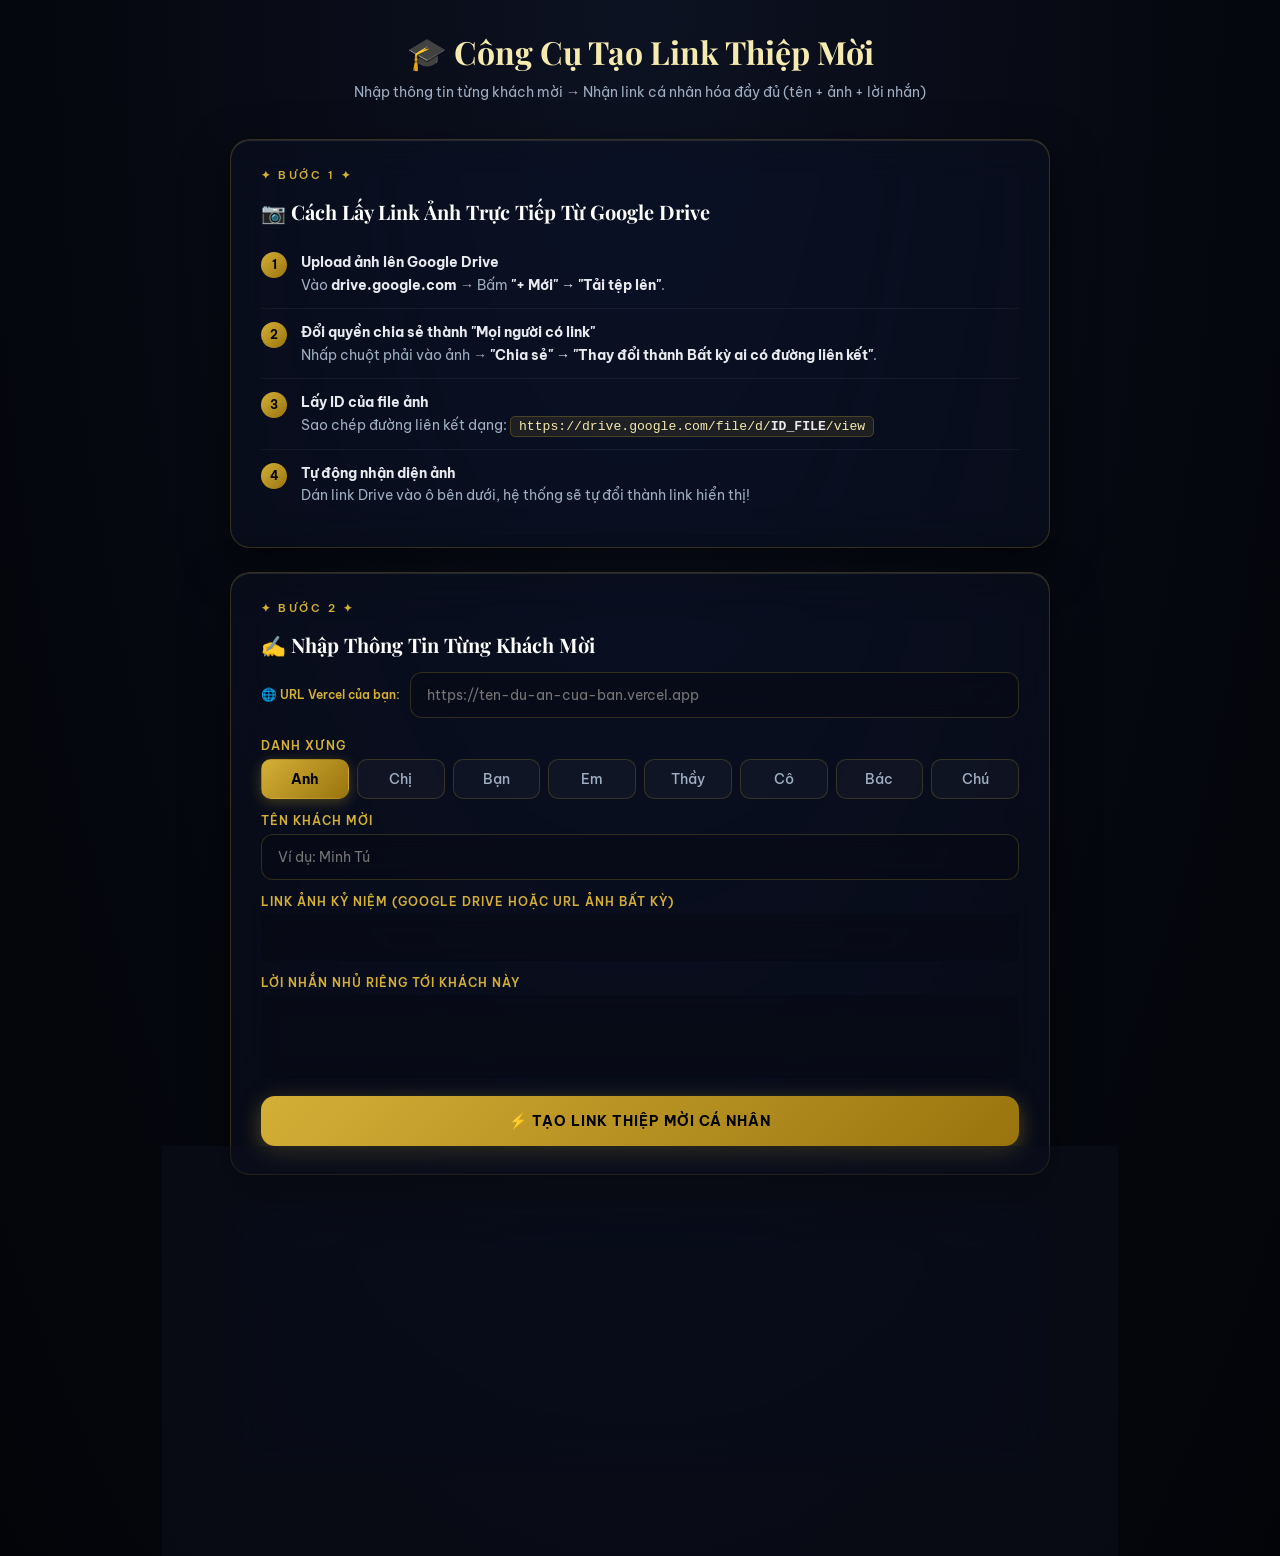
==== commit 68789240: "Update generator.html" ====
--- a/generator.html
+++ b/generator.html
@@ -36,7 +36,7 @@
     /* ─── MAIN LAYOUT ─── */
     .container { max-width: 820px; margin: 0 auto; }
 
-    /* ─── STEP BOXES (LUXURY GLASSMORPHISM) ─── */
+    /* ─── STEP BOXES ─── */
     .step-box {
       background: var(--card); border: 1px solid var(--border);
       border-radius: 20px; padding: 28px 30px; margin-bottom: 24px;
@@ -99,9 +99,6 @@
     input:focus, textarea:focus, select:focus {
       outline: none; border-color: var(--gold); box-shadow: 0 0 14px var(--gold-glow);
     }
-    .form-grid {
-      display: grid; grid-template-columns: 1fr 2fr; gap: 12px; margin-bottom: 14px;
-    }
     .form-group { margin-bottom: 14px; }
     .form-group label {
       display: block; font-size: 0.75rem; color: var(--gold);
@@ -225,9 +222,7 @@
     <p>Nhập thông tin từng khách mời → Nhận link cá nhân hóa đầy đủ (tên + ảnh + lời nhắn)</p>
   </div>
 
-  <!-- ════════════════════════════════════════
-       BƯỚC 1: HƯỚNG DẪN UPLOAD ẢNH GOOGLE DRIVE
-  ════════════════════════════════════════ -->
+  <!-- BƯỚC 1 -->
   <div class="step-box">
     <div class="step-title">✦ BƯỚC 1 ✦</div>
     <h2>📷 Cách Lấy Link Ảnh Trực Tiếp Từ Google Drive</h2>
@@ -236,38 +231,31 @@
       <li>
         <div>
           <strong>Upload ảnh lên Google Drive</strong><br>
-          Vào <strong>drive.google.com</strong> → Bấm <strong>"+ Mới" → "Tải tệp lên"</strong> → Chọn ảnh kỷ niệm của bạn với khách đó.
+          Vào <strong>drive.google.com</strong> → Bấm <strong>"+ Mới" → "Tải tệp lên"</strong>.
         </div>
       </li>
       <li>
         <div>
           <strong>Đổi quyền chia sẻ thành "Mọi người có link"</strong><br>
-          Nhấp chuột phải vào ảnh vừa upload → <strong>"Chia sẻ" → "Thay đổi thành Bất kỳ ai có đường liên kết"</strong> → Bấm <strong>"Xong"</strong>.
+          Nhấp chuột phải vào ảnh → <strong>"Chia sẻ" → "Thay đổi thành Bất kỳ ai có đường liên kết"</strong>.
         </div>
       </li>
       <li>
         <div>
           <strong>Lấy ID của file ảnh</strong><br>
-          Nhấp chuột phải → <strong>"Chia sẻ" → "Sao chép đường liên kết"</strong>. Link sẽ có dạng:<br>
-          <code>https://drive.google.com/file/d/<strong>ID_CỦA_FILE</strong>/view?usp=sharing</code>
+          Sao chép đường liên kết dạng: <code>https://drive.google.com/file/d/<strong>ID_FILE</strong>/view</code>
         </div>
       </li>
       <li>
         <div>
           <strong>Tự động nhận diện ảnh</strong><br>
-          Bạn chỉ cần dán link Drive vào ô bên dưới, hệ thống sẽ <strong>tự động chuyển thành link ảnh hiển thị trực tiếp!</strong>
+          Dán link Drive vào ô bên dưới, hệ thống sẽ tự đổi thành link hiển thị!
         </div>
       </li>
     </ol>
-
-    <div class="drive-note">
-      💡 <span><strong>Mẹo nhanh</strong>: Bạn cũng có thể dùng link ảnh từ bất kỳ nguồn nào (Google Photos, Imgur, Unsplash...)!</span>
-    </div>
   </div>
 
-  <!-- ════════════════════════════════════════
-       BƯỚC 2: NHẬP THÔNG TIN KHÁCH MỜI
-  ════════════════════════════════════════ -->
+  <!-- BƯỚC 2 -->
   <div class="step-box">
     <div class="step-title">✦ BƯỚC 2 ✦</div>
     <h2>✍️ Nhập Thông Tin Từng Khách Mời</h2>
@@ -301,7 +289,7 @@
 
     <!-- Link ảnh -->
     <div class="form-group">
-      <label>Link ảnh kỷ niệm (Google Drive hoặc bất kỳ link ảnh nào)</label>
+      <label>Link ảnh kỷ niệm (Google Drive hoặc URL ảnh bất kỳ)</label>
       <div class="photo-preview-row">
         <input type="text" id="inp-photo" placeholder="Dán link Google Drive hoặc URL ảnh tại đây...">
         <img id="photo-preview-img" src="" alt="Preview">
@@ -311,7 +299,7 @@
     <!-- Lời nhắn -->
     <div class="form-group">
       <label>Lời nhắn nhủ riêng tới khách này</label>
-      <textarea id="inp-msg" rows="3" placeholder="Ví dụ: Cảm ơn anh Minh Tú đã luôn đồng hành và cổ vũ Việt trong suốt 6 năm Y Khoa! Rất mong gặp anh trong ngày đặc biệt này."></textarea>
+      <textarea id="inp-msg" rows="3" placeholder="Ví dụ: Cảm ơn bạn đã luôn đồng hành cùng Việt!"></textarea>
     </div>
 
     <button class="btn-generate" onclick="generateLink()">⚡ TẠO LINK THIỆP MỜI CÁ NHÂN</button>
@@ -337,13 +325,11 @@
     </div>
   </div>
 
-  <!-- ════════════════════════════════════════
-       BƯỚC 3: DANH SÁCH LINK ĐÃ TẠO
-  ════════════════════════════════════════ -->
+  <!-- BƯỚC 3 -->
   <div class="step-box">
     <div class="step-title">✦ BƯỚC 3 ✦</div>
     <h2>📋 Danh Sách Link Đã Tạo</h2>
-    <p class="batch-info">Mỗi lần bấm "Tạo Link", link mới sẽ được lưu vào đây. Copy từng link gửi trực tiếp qua Zalo / Messenger cho từng khách mời!</p>
+    <p class="batch-info">Mỗi lần bấm "Tạo Link", link mới sẽ được lưu vào đây để sao chép tiện lợi.</p>
     <button class="copy-all-btn" onclick="copyAllLinks()">📋 Sao Chép Tất Cả Link</button>
     <div id="history-list">
       <div class="empty-msg">Chưa có link nào. Hãy tạo link cho khách mời đầu tiên phía trên! 👆</div>
@@ -356,6 +342,7 @@
 let selectedSalt = 'Anh';
 const history = [];
 
+// Bắt sự kiện chọn danh xưng
 document.querySelectorAll('.salt-btn').forEach(btn => {
   btn.addEventListener('click', () => {
     document.querySelectorAll('.salt-btn').forEach(b => b.classList.remove('active'));
@@ -410,7 +397,12 @@
   }
 
   const params = new URLSearchParams();
+  
+  // SỬA TẠI ĐÂY: Truyền cả 2 tham số 'title' và 'salt' để đảm bảo web thiệp kiểu gì cũng nhận đúng!
+  params.set('title', selectedSalt);
   params.set('salt', selectedSalt);
+  params.set('salutation', selectedSalt);
+  
   params.set('name', name);
   if (msg) params.set('msg', msg);
   if (photo) params.set('img', photo);
@@ -485,3 +477,4 @@
 </script>
 </body>
 </html>
+
